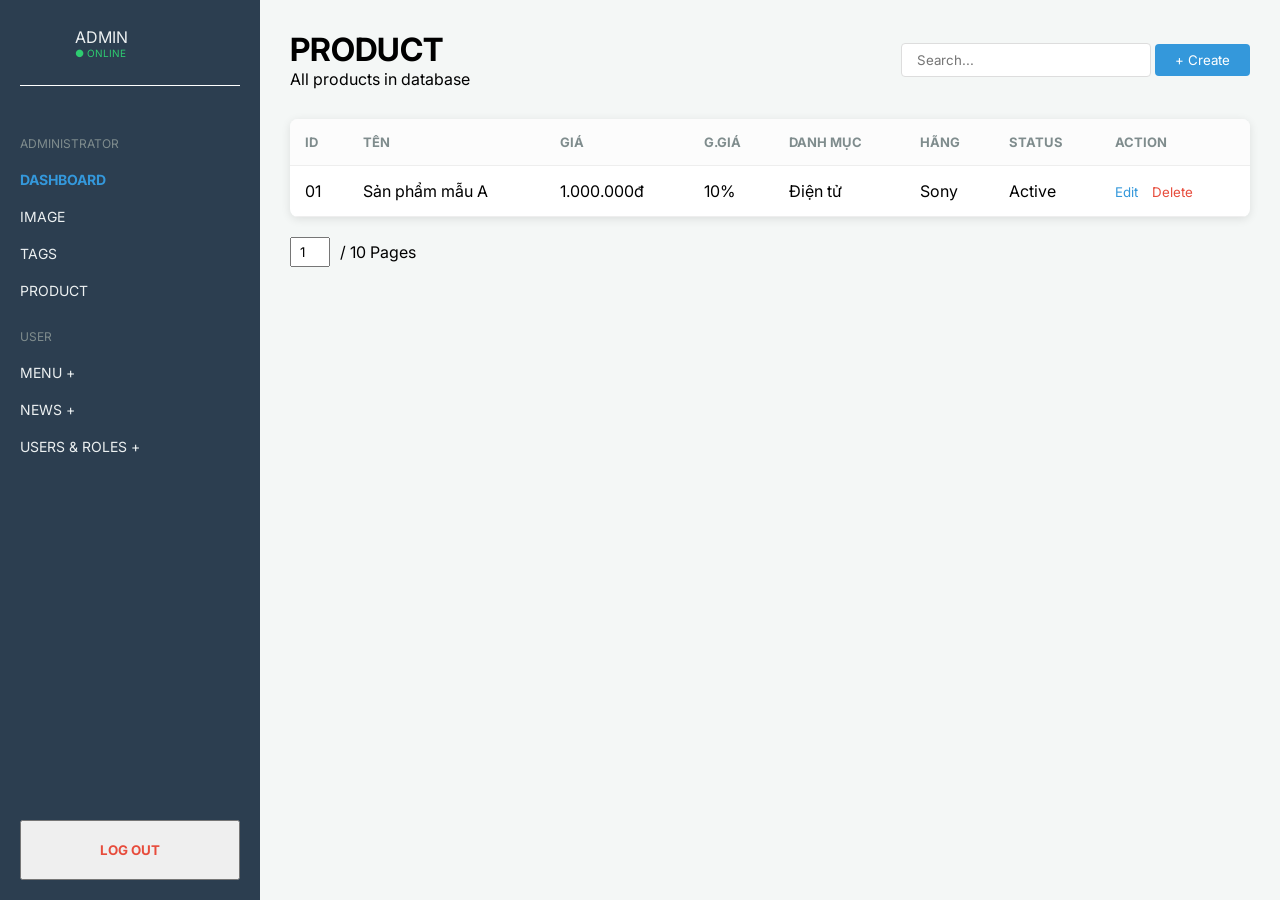
==== pages/adminpage.html @ 53830303 "add các trang khac index vao day" ====
<!DOCTYPE html>
<html lang="vi">

<head>
    <meta charset="UTF-8">
    <meta name="viewport" content="width=device-width, initial-scale=1.0">
    <title>Admin Dashboard - Product Management</title>
    <link rel="stylesheet" href="style.css">
    <link href="https://fonts.googleapis.com/css2?family=Inter:wght@300;400;500;600;700&display=swap" rel="stylesheet">
</head>
<style>
    :root {
        --sidebar-bg: #2c3e50;
        --main-bg: #f4f7f6;
        --primary-color: #3498db;
        --text-light: #ecf0f1;
    }

    * {
        box-sizing: border-box;
        margin: 0;
        padding: 0;
        font-family: 'Inter', sans-serif;
    }

    body {
        background-color: var(--main-bg);
    }

    .admin-container {
        display: flex;
        min-height: 100vh;
    }

    /* Sidebar Styling */
    .sidebar {
        width: 260px;
        background: var(--sidebar-bg);
        color: var(--text-light);
        padding: 20px;
        display: flex;
        flex-direction: column;
    }

    .user-profile {
        display: flex;
        align-items: center;
        margin-bottom: 30px;
        gap: 10px;
        border-bottom: #fff 1px solid;
        padding-bottom: 20px;
    }

    .avatar {
        width: 45px;
        height: 45px;
        background-image: url('https://img.freepik.com/premium-vector/user-profile-icon-vector-4_666870-1751.jpg?semt=ais_rp_progressive&w=740&q=80');
        border-radius: 50%;
        background-size: cover; /* Ảnh sẽ được cắt để vừa với khung hình */
        background-position: center; /* Ảnh sẽ được căn giữa trong khung hình */
    }

    .status {
        font-size: 10px;
        color: #2ecc71;
        display: flex;
    }

    .menu-label {
        font-size: 12px;
        color: #7f8c8d;
        margin: 20px 0 10px;
    }

    .menu ul {
        list-style: none;
    }

    .menu ul li a {
        color: var(--text-light);
        text-decoration: none;
        display: block;
        padding: 10px 0;
        font-size: 14px;
    }

    .menu ul li a.active {
        color: var(--primary-color);
        font-weight: bold;
    }

    .logout {
        margin-top: auto;
        color: #e74c3c;
        text-decoration: none;
        font-weight: bold;
        padding: 20px 0;
    }

    /* Main Content Styling */
    .main-content {
        flex: 1;
        padding: 30px;
    }

    .content-header {
        display: flex;
        justify-content: space-between;
        align-items: center;
        margin-bottom: 30px;
    }

    .search-input {
        padding: 8px 15px;
        border: 1px solid #ddd;
        border-radius: 4px;
        width: 250px;
    }

    .btn-create {
        padding: 8px 20px;
        background: var(--primary-color);
        color: white;
        border: none;
        border-radius: 4px;
        cursor: pointer;
    }

    /* Table Styling */
    .table-container {
        background: white;
        border-radius: 8px;
        box-shadow: 0 2px 10px rgba(0, 0, 0, 0.1);
        overflow: hidden;
    }

    table {
        width: 100%;
        border-collapse: collapse;
    }

    th,
    td {
        padding: 15px;
        text-align: left;
        border-bottom: 1px solid #eee;
    }

    th {
        background: #fcfcfc;
        font-size: 13px;
        color: #7f8c8d;
    }

    .actions button {
        border: none;
        background: none;
        cursor: pointer;
        margin-right: 10px;
        color: var(--primary-color);
    }

    .actions .delete {
        color: #e74c3c;
    }

    .pagination {
        margin-top: 20px;
        display: flex;
        align-items: center;
        gap: 10px;
    }

    .pagination input {
        width: 40px;
        padding: 5px;
        text-align: center;
    }
</style>

<body>
    <div class="admin-container">
        <div class="sidebar">
            <div class="user-profile">
                <div class="avatar"></div>
                <div class="user-info">
                    <span class="role">ADMIN</span>
                    <span class="status">● ONLINE</span>
                </div>
            </div>

            <nav class="menu">
                <p class="menu-label">ADMINISTRATOR</p>
                <ul>
                    <li><a href="#" class="active">DASHBOARD</a></li>
                    <li><a href="#">IMAGE</a></li>
                    <li><a href="#">TAGS</a></li>
                    <li><a href="#">PRODUCT</a></li>
                </ul>

                <p class="menu-label">USER</p>
                <ul>
                    <li><a href="#">MENU <span>+</span></a></li>
                    <li><a href="#">NEWS <span>+</span></a></li>
                    <li><a href="#">USERS & ROLES <span>+</span></a></li>
                </ul>
            </nav>

            <button class="logout" onclick="window.location.href='login.html'">LOG OUT</button>
        </div>

        <main class="main-content">
            <header class="content-header">
                <div>
                    <h1>PRODUCT</h1>
                    <p>All products in database</p>
                </div>
                <div class="header-actions">
                    <input type="text" placeholder="Search..." class="search-input">
                    <button class="btn-create" onclick="window.location.href='post.html'">+ Create</button>
                </div>
            </header>

            <section class="table-container">
                <table>
                    <thead>
                        <tr>
                            <th>ID</th>
                            <th>TÊN</th>
                            <th>GIÁ</th>
                            <th>G.GIÁ</th>
                            <th>DANH MỤC</th>
                            <th>HÃNG</th>
                            <th>STATUS</th>
                            <th>ACTION</th>
                        </tr>
                    </thead>
                    <tbody>
                        <tr>
                            <td>01</td>
                            <td>Sản phẩm mẫu A</td>
                            <td>1.000.000đ</td>
                            <td>10%</td>
                            <td>Điện tử</td>
                            <td>Sony</td>
                            <td><span class="status-active">Active</span></td>
                            <td class="actions">
                                <button class="edit"onclick="window.location.href='post.html'">Edit </button>
                                <button class="delete">Delete</button>
                            </td>
                        </tr>
                    </tbody>
                </table>
            </section>

            <footer class="pagination">
                <input type="number" value="1"> <span>/ 10 Pages</span>
            </footer>
        </main>
    </div>
</body>

</html>
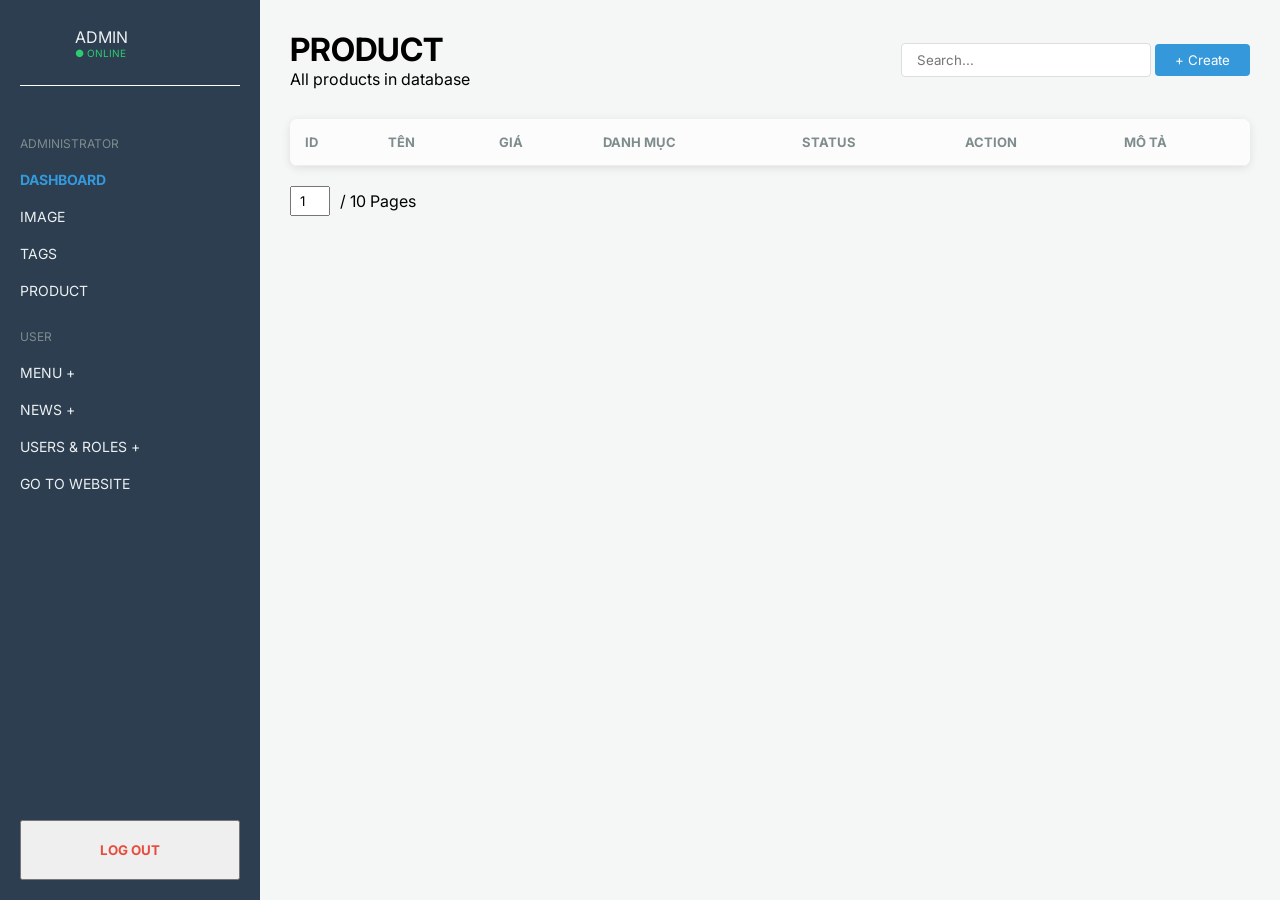
==== commit cda52bec: "DONE PROJECT" ====
--- a/pages/adminpage.html
+++ b/pages/adminpage.html
@@ -7,6 +7,7 @@
     <title>Admin Dashboard - Product Management</title>
     <link rel="stylesheet" href="style.css">
     <link href="https://fonts.googleapis.com/css2?family=Inter:wght@300;400;500;600;700&display=swap" rel="stylesheet">
+    <link rel="stylesheet" href="../assets/css/responsive.css">
 </head>
 <style>
     :root {
@@ -56,8 +57,10 @@
         height: 45px;
         background-image: url('https://img.freepik.com/premium-vector/user-profile-icon-vector-4_666870-1751.jpg?semt=ais_rp_progressive&w=740&q=80');
         border-radius: 50%;
-        background-size: cover; /* Ảnh sẽ được cắt để vừa với khung hình */
-        background-position: center; /* Ảnh sẽ được căn giữa trong khung hình */
+        background-size: cover;
+        /* Ảnh sẽ được cắt để vừa với khung hình */
+        background-position: center;
+        /* Ảnh sẽ được căn giữa trong khung hình */
     }
 
     .status {
@@ -175,6 +178,17 @@
         width: 40px;
         padding: 5px;
         text-align: center;
+    }
+
+    .desc-cell {
+        max-width: 200px;
+        /* Giới hạn độ rộng */
+        white-space: nowrap;
+        overflow: hidden;
+        text-overflow: ellipsis;
+        /* Tự thêm dấu ... */
+        color: #666;
+        font-size: 13px;
     }
 </style>
 
@@ -203,6 +217,7 @@
                     <li><a href="#">MENU <span>+</span></a></li>
                     <li><a href="#">NEWS <span>+</span></a></li>
                     <li><a href="#">USERS & ROLES <span>+</span></a></li>
+                    <li><a href="../index.html" target="_blank">GO TO WEBSITE</a></li>
                 </ul>
             </nav>
 
@@ -228,27 +243,13 @@
                             <th>ID</th>
                             <th>TÊN</th>
                             <th>GIÁ</th>
-                            <th>G.GIÁ</th>
                             <th>DANH MỤC</th>
-                            <th>HÃNG</th>
                             <th>STATUS</th>
                             <th>ACTION</th>
+                            <th>MÔ TẢ</th>
                         </tr>
                     </thead>
-                    <tbody>
-                        <tr>
-                            <td>01</td>
-                            <td>Sản phẩm mẫu A</td>
-                            <td>1.000.000đ</td>
-                            <td>10%</td>
-                            <td>Điện tử</td>
-                            <td>Sony</td>
-                            <td><span class="status-active">Active</span></td>
-                            <td class="actions">
-                                <button class="edit"onclick="window.location.href='post.html'">Edit </button>
-                                <button class="delete">Delete</button>
-                            </td>
-                        </tr>
+                    <tbody id="productBody">
                     </tbody>
                 </table>
             </section>
@@ -258,6 +259,59 @@
             </footer>
         </main>
     </div>
+    <script>
+window.getApiBase = window.getApiBase || function() {
+    return (window.location.origin.includes('127.0.0.1') || window.location.origin.includes('localhost:5500')) ? 'http://localhost:3000' : '';
+};
+
+        async function loadAdminProducts() {
+            try {
+                const response = await fetch(`${window.getApiBase()}/admin/products`);
+                const products = await response.json();
+
+                const tbody = document.getElementById('productBody');
+                tbody.innerHTML = '';
+
+                products.forEach(p => {
+                    const tr = document.createElement('tr');
+
+                    tr.innerHTML = `
+                <td>#${p.product_id}</td>
+                <td style="font-weight: 600;">${p.product_name}</td>
+                <td style="color: #27ae60; font-weight: bold;">
+                    ${p.price.toLocaleString('vi-VN')}đ
+                </td>
+                <td>${p.category_name || 'Chưa rõ'}</td>
+                <td>${p.brand_name || 'Chưa rõ'}</td>
+                <td>
+                    <span style="color: ${p.status === 'active' ? '#2ecc71' : '#e74c3c'}">
+                        ● ${p.status.toUpperCase()}
+                    </span>
+                </td>
+                <td class="desc-cell" title="${p.description || ''}">
+    ${p.description || 'Không có mô tả'}
+</td>
+                <td class="actions">
+                    <button onclick="editProduct(${p.product_id})">Sửa</button>
+                    <button onclick="deleteProduct(${p.product_id})" style="color:red">Xóa</button>
+                </td>
+            `;
+                    tbody.appendChild(tr);
+                });
+            } catch (error) {
+                console.error("Lỗi load bảng:", error);
+            }
+        }
+
+        // Hàm Sửa sản phẩm (chưa triển khai)
+        function editProduct(id) {
+            window.location.href = `editproduct.html?id=${id}`;
+        }
+
+
+        // Gọi hàm khi trang web tải xong
+        window.onload = loadAdminProducts;
+    </script>
 </body>
 
 </html>
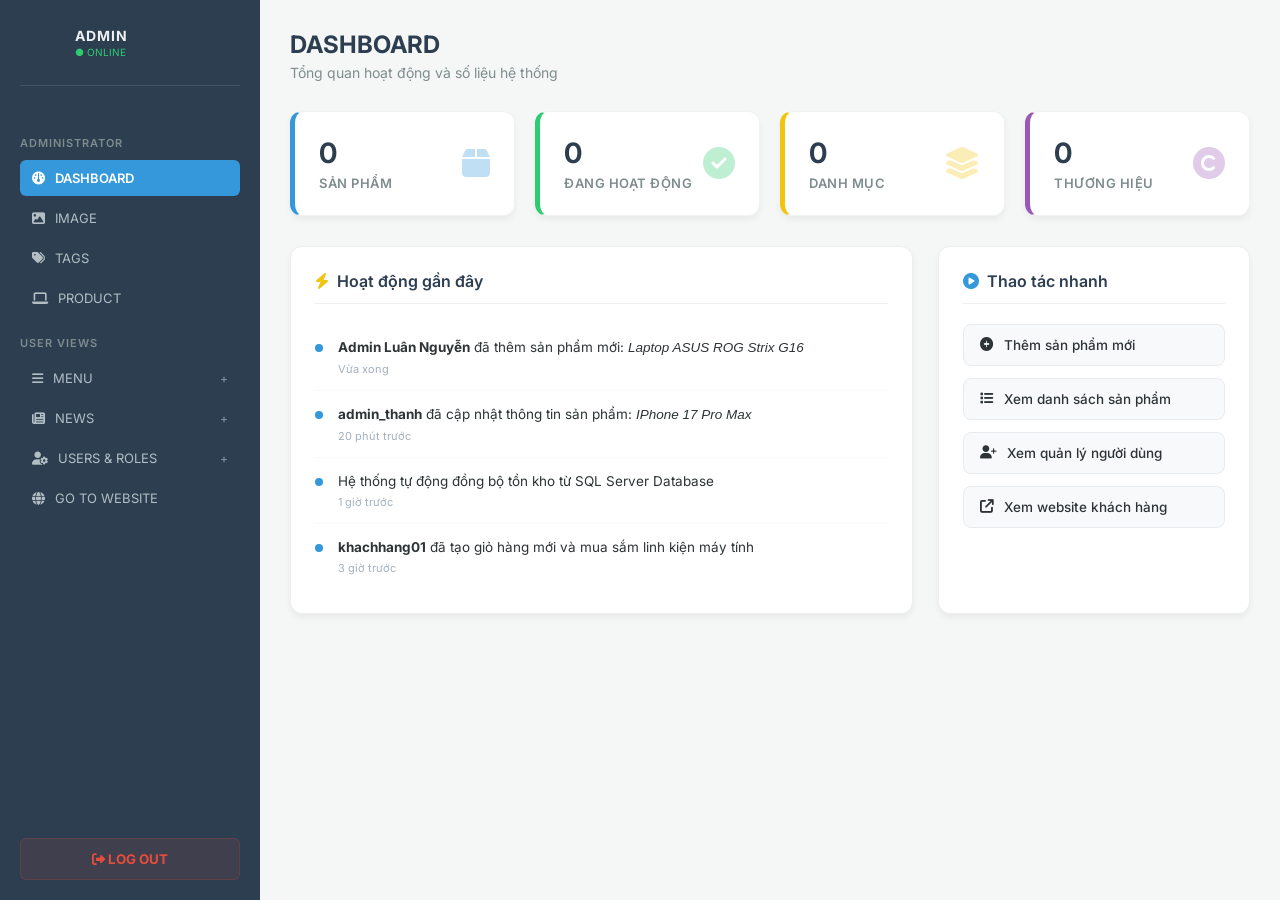
==== commit 8ea4c44d: "build admin pages" ====
--- a/pages/adminpage.html
+++ b/pages/adminpage.html
@@ -1,317 +1,1160 @@
-<!DOCTYPE html>
-<html lang="vi">
-
-<head>
-    <meta charset="UTF-8">
-    <meta name="viewport" content="width=device-width, initial-scale=1.0">
-    <title>Admin Dashboard - Product Management</title>
-    <link rel="stylesheet" href="style.css">
-    <link href="https://fonts.googleapis.com/css2?family=Inter:wght@300;400;500;600;700&display=swap" rel="stylesheet">
-    <link rel="stylesheet" href="../assets/css/responsive.css">
-</head>
-<style>
-    :root {
-        --sidebar-bg: #2c3e50;
-        --main-bg: #f4f7f6;
-        --primary-color: #3498db;
-        --text-light: #ecf0f1;
-    }
-
-    * {
-        box-sizing: border-box;
-        margin: 0;
-        padding: 0;
-        font-family: 'Inter', sans-serif;
-    }
-
-    body {
-        background-color: var(--main-bg);
-    }
-
-    .admin-container {
-        display: flex;
-        min-height: 100vh;
-    }
-
-    /* Sidebar Styling */
-    .sidebar {
-        width: 260px;
-        background: var(--sidebar-bg);
-        color: var(--text-light);
-        padding: 20px;
-        display: flex;
-        flex-direction: column;
-    }
-
-    .user-profile {
-        display: flex;
-        align-items: center;
-        margin-bottom: 30px;
-        gap: 10px;
-        border-bottom: #fff 1px solid;
-        padding-bottom: 20px;
-    }
-
-    .avatar {
-        width: 45px;
-        height: 45px;
-        background-image: url('https://img.freepik.com/premium-vector/user-profile-icon-vector-4_666870-1751.jpg?semt=ais_rp_progressive&w=740&q=80');
-        border-radius: 50%;
-        background-size: cover;
-        /* Ảnh sẽ được cắt để vừa với khung hình */
-        background-position: center;
-        /* Ảnh sẽ được căn giữa trong khung hình */
-    }
-
-    .status {
-        font-size: 10px;
-        color: #2ecc71;
-        display: flex;
-    }
-
-    .menu-label {
-        font-size: 12px;
-        color: #7f8c8d;
-        margin: 20px 0 10px;
-    }
-
-    .menu ul {
-        list-style: none;
-    }
-
-    .menu ul li a {
-        color: var(--text-light);
-        text-decoration: none;
-        display: block;
-        padding: 10px 0;
-        font-size: 14px;
-    }
-
-    .menu ul li a.active {
-        color: var(--primary-color);
-        font-weight: bold;
-    }
-
-    .logout {
-        margin-top: auto;
-        color: #e74c3c;
-        text-decoration: none;
-        font-weight: bold;
-        padding: 20px 0;
-    }
-
-    /* Main Content Styling */
-    .main-content {
-        flex: 1;
-        padding: 30px;
-    }
-
-    .content-header {
-        display: flex;
-        justify-content: space-between;
-        align-items: center;
-        margin-bottom: 30px;
-    }
-
-    .search-input {
-        padding: 8px 15px;
-        border: 1px solid #ddd;
-        border-radius: 4px;
-        width: 250px;
-    }
-
-    .btn-create {
-        padding: 8px 20px;
-        background: var(--primary-color);
-        color: white;
-        border: none;
-        border-radius: 4px;
-        cursor: pointer;
-    }
-
-    /* Table Styling */
-    .table-container {
-        background: white;
-        border-radius: 8px;
-        box-shadow: 0 2px 10px rgba(0, 0, 0, 0.1);
-        overflow: hidden;
-    }
-
-    table {
-        width: 100%;
-        border-collapse: collapse;
-    }
-
-    th,
-    td {
-        padding: 15px;
-        text-align: left;
-        border-bottom: 1px solid #eee;
-    }
-
-    th {
-        background: #fcfcfc;
-        font-size: 13px;
-        color: #7f8c8d;
-    }
-
-    .actions button {
-        border: none;
-        background: none;
-        cursor: pointer;
-        margin-right: 10px;
-        color: var(--primary-color);
-    }
-
-    .actions .delete {
-        color: #e74c3c;
-    }
-
-    .pagination {
-        margin-top: 20px;
-        display: flex;
-        align-items: center;
-        gap: 10px;
-    }
-
-    .pagination input {
-        width: 40px;
-        padding: 5px;
-        text-align: center;
-    }
-
-    .desc-cell {
-        max-width: 200px;
-        /* Giới hạn độ rộng */
-        white-space: nowrap;
-        overflow: hidden;
-        text-overflow: ellipsis;
-        /* Tự thêm dấu ... */
-        color: #666;
-        font-size: 13px;
-    }
-</style>
-
-<body>
-    <div class="admin-container">
-        <div class="sidebar">
-            <div class="user-profile">
-                <div class="avatar"></div>
-                <div class="user-info">
-                    <span class="role">ADMIN</span>
-                    <span class="status">● ONLINE</span>
-                </div>
-            </div>
-
-            <nav class="menu">
-                <p class="menu-label">ADMINISTRATOR</p>
-                <ul>
-                    <li><a href="#" class="active">DASHBOARD</a></li>
-                    <li><a href="#">IMAGE</a></li>
-                    <li><a href="#">TAGS</a></li>
-                    <li><a href="#">PRODUCT</a></li>
-                </ul>
-
-                <p class="menu-label">USER</p>
-                <ul>
-                    <li><a href="#">MENU <span>+</span></a></li>
-                    <li><a href="#">NEWS <span>+</span></a></li>
-                    <li><a href="#">USERS & ROLES <span>+</span></a></li>
-                    <li><a href="../index.html" target="_blank">GO TO WEBSITE</a></li>
-                </ul>
-            </nav>
-
-            <button class="logout" onclick="window.location.href='login.html'">LOG OUT</button>
-        </div>
-
-        <main class="main-content">
-            <header class="content-header">
-                <div>
-                    <h1>PRODUCT</h1>
-                    <p>All products in database</p>
-                </div>
-                <div class="header-actions">
-                    <input type="text" placeholder="Search..." class="search-input">
-                    <button class="btn-create" onclick="window.location.href='post.html'">+ Create</button>
-                </div>
-            </header>
-
-            <section class="table-container">
-                <table>
-                    <thead>
-                        <tr>
-                            <th>ID</th>
-                            <th>TÊN</th>
-                            <th>GIÁ</th>
-                            <th>DANH MỤC</th>
-                            <th>STATUS</th>
-                            <th>ACTION</th>
-                            <th>MÔ TẢ</th>
-                        </tr>
-                    </thead>
-                    <tbody id="productBody">
-                    </tbody>
-                </table>
-            </section>
-
-            <footer class="pagination">
-                <input type="number" value="1"> <span>/ 10 Pages</span>
-            </footer>
-        </main>
-    </div>
+<!DOCTYPE html>
+<html lang="vi">
+
+<head>
+    <meta charset="UTF-8">
+    <meta name="viewport" content="width=device-width, initial-scale=1.0">
+    <title>Admin Dashboard - Product Management</title>
+    <!-- FontAwesome icons -->
+    <link rel="stylesheet" href="https://cdnjs.cloudflare.com/ajax/libs/font-awesome/6.4.0/css/all.min.css">
+    <link href="https://fonts.googleapis.com/css2?family=Inter:wght@300;400;500;600;700&display=swap" rel="stylesheet">
+    <link rel="stylesheet" href="../assets/css/responsive.css">
+</head>
+<style>
+    :root {
+        --sidebar-bg: #2c3e50;
+        --main-bg: #f4f7f6;
+        --primary-color: #3498db;
+        --text-light: #ecf0f1;
+        --success-color: #2ecc71;
+        --danger-color: #e74c3c;
+        --warning-color: #f1c40f;
+    }
+
+    * {
+        box-sizing: border-box;
+        margin: 0;
+        padding: 0;
+        font-family: 'Inter', sans-serif;
+    }
+
+    body {
+        background-color: var(--main-bg);
+    }
+
+    .admin-container {
+        display: flex;
+        min-height: 100vh;
+    }
+
+    /* Sidebar Styling */
+    .sidebar {
+        width: 260px;
+        background: var(--sidebar-bg);
+        color: var(--text-light);
+        padding: 20px;
+        display: flex;
+        flex-direction: column;
+        flex-shrink: 0;
+    }
+
+    .user-profile {
+        display: flex;
+        align-items: center;
+        margin-bottom: 30px;
+        gap: 10px;
+        border-bottom: rgba(255,255,255,0.1) 1px solid;
+        padding-bottom: 20px;
+    }
+
+    .avatar {
+        width: 45px;
+        height: 45px;
+        background-image: url('https://img.freepik.com/premium-vector/user-profile-icon-vector-4_666870-1751.jpg?semt=ais_rp_progressive&w=740&q=80');
+        border-radius: 50%;
+        background-size: cover;
+        background-position: center;
+    }
+
+    .user-info {
+        display: flex;
+        flex-direction: column;
+    }
+
+    .role {
+        font-weight: bold;
+        font-size: 14px;
+        letter-spacing: 1px;
+    }
+
+    .status {
+        font-size: 10px;
+        color: var(--success-color);
+        display: flex;
+        align-items: center;
+        gap: 4px;
+        margin-top: 2px;
+    }
+
+    .menu-label {
+        font-size: 11px;
+        color: #7f8c8d;
+        margin: 20px 0 10px;
+        text-transform: uppercase;
+        letter-spacing: 1px;
+        font-weight: 600;
+    }
+
+    .menu ul {
+        list-style: none;
+        margin-bottom: 10px;
+    }
+
+    .menu ul li a {
+        color: #b2bec3;
+        text-decoration: none;
+        display: flex;
+        align-items: center;
+        gap: 10px;
+        padding: 10px 12px;
+        font-size: 13px;
+        border-radius: 6px;
+        transition: all 0.2s ease;
+        margin-bottom: 4px;
+    }
+
+    .menu ul li a:hover {
+        background: rgba(255, 255, 255, 0.05);
+        color: var(--text-light);
+    }
+
+    .menu ul li a.active {
+        background: var(--primary-color);
+        color: white;
+        font-weight: 600;
+    }
+
+    .menu ul li a span {
+        margin-left: auto;
+        font-size: 12px;
+        opacity: 0.7;
+    }
+
+    .logout {
+        margin-top: auto;
+        background: rgba(231, 76, 60, 0.1);
+        color: var(--danger-color);
+        border: 1px solid rgba(231, 76, 60, 0.2);
+        padding: 12px;
+        border-radius: 6px;
+        font-weight: bold;
+        cursor: pointer;
+        text-align: center;
+        transition: all 0.2s;
+    }
+
+    .logout:hover {
+        background: var(--danger-color);
+        color: white;
+    }
+
+    /* Main Content Styling */
+    .main-content {
+        flex: 1;
+        padding: 30px;
+        overflow-y: auto;
+        max-height: 100vh;
+    }
+
+    .content-header {
+        display: flex;
+        justify-content: space-between;
+        align-items: center;
+        margin-bottom: 30px;
+    }
+
+    .content-header h1 {
+        font-size: 24px;
+        color: #2c3e50;
+        margin-bottom: 5px;
+    }
+
+    .content-header p {
+        font-size: 14px;
+        color: #7f8c8d;
+    }
+
+    .header-actions {
+        display: flex;
+        align-items: center;
+        gap: 12px;
+    }
+
+    .search-input {
+        padding: 10px 16px;
+        border: 1px solid #ddd;
+        border-radius: 6px;
+        width: 250px;
+        font-size: 14px;
+        outline: none;
+        transition: border 0.2s;
+    }
+
+    .search-input:focus {
+        border-color: var(--primary-color);
+    }
+
+    .btn-create {
+        padding: 10px 20px;
+        background: var(--primary-color);
+        color: white;
+        border: none;
+        border-radius: 6px;
+        cursor: pointer;
+        font-size: 14px;
+        font-weight: 500;
+        display: flex;
+        align-items: center;
+        gap: 6px;
+        transition: opacity 0.2s;
+    }
+
+    .btn-create:hover {
+        opacity: 0.9;
+    }
+
+    /* Tabs & Animation */
+    .content-section {
+        display: none;
+    }
+
+    .content-section.active {
+        display: block;
+        animation: fadeIn 0.4s ease-in-out;
+    }
+
+    @keyframes fadeIn {
+        from {
+            opacity: 0;
+            transform: translateY(10px);
+        }
+        to {
+            opacity: 1;
+            transform: translateY(0);
+        }
+    }
+
+    /* Table Styling */
+    .table-container {
+        background: white;
+        border-radius: 12px;
+        box-shadow: 0 4px 6px rgba(0, 0, 0, 0.05);
+        overflow: hidden;
+        margin-bottom: 20px;
+        border: 1px solid #eee;
+    }
+
+    table {
+        width: 100%;
+        border-collapse: collapse;
+    }
+
+    th, td {
+        padding: 16px;
+        text-align: left;
+        border-bottom: 1px solid #eee;
+        font-size: 14px;
+    }
+
+    th {
+        background: #f8f9fa;
+        font-weight: 600;
+        color: #7f8c8d;
+        text-transform: uppercase;
+        font-size: 12px;
+        letter-spacing: 0.5px;
+    }
+
+    tr:last-child td {
+        border-bottom: none;
+    }
+
+    .actions button {
+        border: none;
+        background: none;
+        cursor: pointer;
+        margin-right: 12px;
+        font-weight: 500;
+        font-size: 14px;
+        color: var(--primary-color);
+    }
+
+    .actions .delete {
+        color: var(--danger-color);
+    }
+
+    .pagination {
+        display: flex;
+        align-items: center;
+        gap: 10px;
+        font-size: 14px;
+        color: #7f8c8d;
+    }
+
+    .pagination input {
+        width: 50px;
+        padding: 6px;
+        text-align: center;
+        border: 1px solid #ddd;
+        border-radius: 4px;
+        outline: none;
+    }
+
+    .desc-cell {
+        max-width: 250px;
+        white-space: nowrap;
+        overflow: hidden;
+        text-overflow: ellipsis;
+        color: #7f8c8d;
+    }
+
+    /* Dashboard Styling */
+    .stats-grid {
+        display: grid;
+        grid-template-columns: repeat(auto-fit, minmax(220px, 1fr));
+        gap: 20px;
+        margin-bottom: 30px;
+    }
+
+    .stat-card {
+        background: white;
+        padding: 24px;
+        border-radius: 12px;
+        box-shadow: 0 4px 6px rgba(0, 0, 0, 0.05);
+        display: flex;
+        align-items: center;
+        justify-content: space-between;
+        border-left: 5px solid var(--primary-color);
+        transition: all 0.3s ease;
+        border-top: 1px solid #f1f2f6;
+        border-right: 1px solid #f1f2f6;
+        border-bottom: 1px solid #f1f2f6;
+    }
+
+    .stat-card:hover {
+        transform: translateY(-5px);
+        box-shadow: 0 10px 15px rgba(0, 0, 0, 0.1);
+    }
+
+    .stat-card.blue { border-left-color: #3498db; }
+    .stat-card.green { border-left-color: #2ecc71; }
+    .stat-card.yellow { border-left-color: #f1c40f; }
+    .stat-card.purple { border-left-color: #9b59b6; }
+
+    .stat-info h3 {
+        font-size: 28px;
+        color: #2c3e50;
+        margin-bottom: 5px;
+        font-weight: 700;
+    }
+
+    .stat-info p {
+        font-size: 13px;
+        color: #7f8c8d;
+        text-transform: uppercase;
+        font-weight: 600;
+        letter-spacing: 0.5px;
+    }
+
+    .stat-icon {
+        font-size: 32px;
+        opacity: 0.3;
+    }
+
+    .dashboard-grid {
+        display: grid;
+        grid-template-columns: 2fr 1fr;
+        gap: 25px;
+    }
+
+    @media (max-width: 900px) {
+        .dashboard-grid {
+            grid-template-columns: 1fr;
+        }
+    }
+
+    .panel {
+        background: white;
+        padding: 24px;
+        border-radius: 12px;
+        box-shadow: 0 4px 6px rgba(0, 0, 0, 0.05);
+        border: 1px solid #eee;
+    }
+
+    .panel-title {
+        font-size: 16px;
+        font-weight: 600;
+        color: #2c3e50;
+        margin-bottom: 20px;
+        padding-bottom: 12px;
+        border-bottom: 1px solid #eee;
+        display: flex;
+        align-items: center;
+        gap: 8px;
+    }
+
+    .activity-list {
+        list-style: none;
+    }
+
+    .activity-item {
+        display: flex;
+        align-items: flex-start;
+        gap: 15px;
+        padding: 14px 0;
+        border-bottom: 1px solid #f8f9fa;
+    }
+
+    .activity-item:last-child {
+        border-bottom: none;
+    }
+
+    .activity-dot {
+        width: 8px;
+        height: 8px;
+        border-radius: 50%;
+        background: var(--primary-color);
+        margin-top: 6px;
+        flex-shrink: 0;
+    }
+
+    .activity-content p {
+        font-size: 13.5px;
+        color: #2d3436;
+        line-height: 1.4;
+    }
+
+    .activity-content span {
+        font-size: 11px;
+        color: #a4b0be;
+        display: block;
+        margin-top: 4px;
+    }
+
+    .quick-actions {
+        display: flex;
+        flex-direction: column;
+        gap: 12px;
+    }
+
+    .action-btn {
+        display: flex;
+        align-items: center;
+        gap: 10px;
+        padding: 12px 16px;
+        background: #f8f9fa;
+        border: 1px solid #e9ecef;
+        border-radius: 8px;
+        text-decoration: none;
+        color: #2d3436;
+        font-size: 13.5px;
+        font-weight: 500;
+        transition: all 0.2s ease;
+    }
+
+    .action-btn:hover {
+        background: var(--primary-color);
+        color: white;
+        border-color: var(--primary-color);
+        transform: translateX(4px);
+    }
+
+    /* Image Gallery Styling */
+    .image-gallery {
+        display: grid;
+        grid-template-columns: repeat(auto-fill, minmax(200px, 1fr));
+        gap: 20px;
+    }
+
+    .image-card {
+        background: white;
+        border-radius: 12px;
+        overflow: hidden;
+        box-shadow: 0 4px 6px rgba(0, 0, 0, 0.05);
+        padding: 20px;
+        text-align: center;
+        border: 1px solid #eee;
+        transition: transform 0.2s;
+    }
+
+    .image-card:hover {
+        transform: translateY(-5px);
+    }
+
+    .image-card img {
+        width: 100%;
+        height: 130px;
+        object-fit: contain;
+        margin-bottom: 12px;
+        background: #fafafa;
+        border-radius: 8px;
+        padding: 8px;
+    }
+
+    /* Tags Badge Styling */
+    .tag-list {
+        display: flex;
+        flex-wrap: wrap;
+        gap: 12px;
+    }
+
+    .tag-badge {
+        background: #e1f5fe;
+        color: #0288d1;
+        padding: 12px 20px;
+        border-radius: 24px;
+        font-weight: 500;
+        font-size: 14px;
+        display: flex;
+        align-items: center;
+        gap: 8px;
+        box-shadow: 0 2px 4px rgba(0,0,0,0.02);
+    }
+
+    .badge-count {
+        font-size: 11px;
+        background: rgba(2, 136, 209, 0.15);
+        color: #0288d1;
+        padding: 2px 8px;
+        border-radius: 10px;
+        font-weight: 600;
+    }
+
+    /* Status Badge inside Tables */
+    .badge-status {
+        display: inline-block;
+        padding: 4px 8px;
+        border-radius: 4px;
+        font-size: 11px;
+        font-weight: 600;
+        text-transform: uppercase;
+    }
+    .badge-status.active { background: #e8f5e9; color: #2e7d32; }
+    .badge-status.inactive { background: #ffebee; color: #c62828; }
+</style>
+
+<body>
+    <div class="admin-container">
+        <!-- Sidebar -->
+        <div class="sidebar">
+            <div class="user-profile">
+                <div class="avatar"></div>
+                <div class="user-info">
+                    <span class="role">ADMIN</span>
+                    <span class="status">● ONLINE</span>
+                </div>
+            </div>
+
+            <nav class="menu">
+                <p class="menu-label">ADMINISTRATOR</p>
+                <ul>
+                    <li><a href="#" class="menu-item active" data-target="dashboard"><i class="fa-solid fa-gauge"></i> DASHBOARD</a></li>
+                    <li><a href="#" class="menu-item" data-target="image"><i class="fa-solid fa-image"></i> IMAGE</a></li>
+                    <li><a href="#" class="menu-item" data-target="tags"><i class="fa-solid fa-tags"></i> TAGS</a></li>
+                    <li><a href="#" class="menu-item" data-target="product"><i class="fa-solid fa-laptop"></i> PRODUCT</a></li>
+                </ul>
+
+                <p class="menu-label">USER VIEWS</p>
+                <ul>
+                    <li><a href="#" class="menu-item" data-target="menu-mgmt"><i class="fa-solid fa-bars"></i> MENU <span>+</span></a></li>
+                    <li><a href="#" class="menu-item" data-target="news"><i class="fa-solid fa-newspaper"></i> NEWS <span>+</span></a></li>
+                    <li><a href="#" class="menu-item" data-target="users"><i class="fa-solid fa-user-gear"></i> USERS & ROLES <span>+</span></a></li>
+                    <li><a href="../index.html" target="_blank"><i class="fa-solid fa-globe"></i> GO TO WEBSITE</a></li>
+                </ul>
+            </nav>
+
+            <button class="logout" onclick="window.location.href='login.html'"><i class="fa-solid fa-right-from-bracket"></i> LOG OUT</button>
+        </div>
+
+        <!-- Main Content Area -->
+        <main class="main-content">
+            
+            <!-- DASHBOARD SECTION -->
+            <section id="dashboard-view" class="content-section active">
+                <header class="content-header">
+                    <div>
+                        <h1>DASHBOARD</h1>
+                        <p>Tổng quan hoạt động và số liệu hệ thống</p>
+                    </div>
+                </header>
+
+                <div class="stats-grid">
+                    <div class="stat-card blue">
+                        <div class="stat-info">
+                            <h3 id="statTotalProducts">0</h3>
+                            <p>Sản phẩm</p>
+                        </div>
+                        <div class="stat-icon" style="color:#3498db"><i class="fa-solid fa-box"></i></div>
+                    </div>
+                    <div class="stat-card green">
+                        <div class="stat-info">
+                            <h3 id="statActiveProducts">0</h3>
+                            <p>Đang hoạt động</p>
+                        </div>
+                        <div class="stat-icon" style="color:#2ecc71"><i class="fa-solid fa-circle-check"></i></div>
+                    </div>
+                    <div class="stat-card yellow">
+                        <div class="stat-info">
+                            <h3 id="statCategories">0</h3>
+                            <p>Danh mục</p>
+                        </div>
+                        <div class="stat-icon" style="color:#f1c40f"><i class="fa-solid fa-layer-group"></i></div>
+                    </div>
+                    <div class="stat-card purple">
+                        <div class="stat-info">
+                            <h3 id="statBrands">0</h3>
+                            <p>Thương hiệu</p>
+                        </div>
+                        <div class="stat-icon" style="color:#9b59b6"><i class="fa-solid fa-copyright"></i></div>
+                    </div>
+                </div>
+
+                <div class="dashboard-grid">
+                    <div class="panel">
+                        <h3 class="panel-title"><i class="fa-solid fa-bolt" style="color:#f1c40f"></i> Hoạt động gần đây</h3>
+                        <ul class="activity-list">
+                            <li class="activity-item">
+                                <span class="activity-dot"></span>
+                                <div class="activity-content">
+                                    <p><strong>Admin Luân Nguyễn</strong> đã thêm sản phẩm mới: <em>Laptop ASUS ROG Strix G16</em></p>
+                                    <span>Vừa xong</span>
+                                </div>
+                            </li>
+                            <li class="activity-item">
+                                <span class="activity-dot"></span>
+                                <div class="activity-content">
+                                    <p><strong>admin_thanh</strong> đã cập nhật thông tin sản phẩm: <em>IPhone 17 Pro Max</em></p>
+                                    <span>20 phút trước</span>
+                                </div>
+                            </li>
+                            <li class="activity-item">
+                                <span class="activity-dot"></span>
+                                <div class="activity-content">
+                                    <p>Hệ thống tự động đồng bộ tồn kho từ SQL Server Database</p>
+                                    <span>1 giờ trước</span>
+                                </div>
+                            </li>
+                            <li class="activity-item">
+                                <span class="activity-dot"></span>
+                                <div class="activity-content">
+                                    <p><strong>khachhang01</strong> đã tạo giỏ hàng mới và mua sắm linh kiện máy tính</p>
+                                    <span>3 giờ trước</span>
+                                </div>
+                            </li>
+                        </ul>
+                    </div>
+
+                    <div class="panel">
+                        <h3 class="panel-title"><i class="fa-solid fa-circle-play" style="color:#3498db"></i> Thao tác nhanh</h3>
+                        <div class="quick-actions">
+                            <a href="post.html" class="action-btn"><i class="fa-solid fa-plus-circle"></i> Thêm sản phẩm mới</a>
+                            <a href="#" class="action-btn menu-trigger" data-target="product"><i class="fa-solid fa-list"></i> Xem danh sách sản phẩm</a>
+                            <a href="#" class="action-btn menu-trigger" data-target="users"><i class="fa-solid fa-user-plus"></i> Xem quản lý người dùng</a>
+                            <a href="../index.html" target="_blank" class="action-btn"><i class="fa-solid fa-arrow-up-right-from-square"></i> Xem website khách hàng</a>
+                        </div>
+                    </div>
+                </div>
+            </section>
+
+            <!-- IMAGE SECTION -->
+            <section id="image-view" class="content-section">
+                <header class="content-header">
+                    <div>
+                        <h1>THƯ VIỆN ẢNH</h1>
+                        <p>Danh sách hình ảnh sản phẩm được lưu trữ trên Server</p>
+                    </div>
+                </header>
+                <div class="panel" style="margin-bottom: 20px;">
+                    <div style="border: 2px dashed #ddd; border-radius: 8px; padding: 30px; text-align: center; color: #7f8c8d; background: #fafafa;">
+                        <i class="fa-regular fa-folder-open" style="font-size: 40px; margin-bottom: 10px; color: #b2bec3;"></i>
+                        <p style="font-weight: 500;">Thêm ảnh mới bằng cách tạo hoặc chỉnh sửa sản phẩm</p>
+                        <p style="font-size: 12px; margin-top: 5px;">Hỗ trợ định dạng: PNG, JPG, WebP (Tối đa 10MB)</p>
+                    </div>
+                </div>
+                <div class="image-gallery" id="imageGallery">
+                    <!-- Loaded dynamically from products -->
+                </div>
+            </section>
+
+            <!-- TAGS SECTION -->
+            <section id="tags-view" class="content-section">
+                <header class="content-header">
+                    <div>
+                        <h1>THƯƠNG HIỆU & NHÃN HÀNG</h1>
+                        <p>Tất cả thương hiệu liên kết sản phẩm trong Database</p>
+                    </div>
+                </header>
+                <div class="panel">
+                    <h3 class="panel-title"><i class="fa-solid fa-tags" style="color:var(--primary-color)"></i> Danh sách thương hiệu đang bán</h3>
+                    <div class="tag-list" id="tagList">
+                        <!-- Loaded dynamically from products -->
+                    </div>
+                </div>
+            </section>
+
+            <!-- PRODUCT SECTION -->
+            <section id="product-view" class="content-section">
+                <header class="content-header">
+                    <div>
+                        <h1>PRODUCT</h1>
+                        <p>All products in database</p>
+                    </div>
+                    <div class="header-actions">
+                        <input type="text" placeholder="Tìm kiếm sản phẩm..." class="search-input" id="productSearch">
+                        <button class="btn-create" onclick="window.location.href='post.html'"><i class="fa-solid fa-plus"></i> Create</button>
+                    </div>
+                </header>
+
+                <div class="table-container">
+                    <table>
+                        <thead>
+                            <tr>
+                                <th>ID</th>
+                                <th>TÊN</th>
+                                <th>GIÁ</th>
+                                <th>DANH MỤC</th>
+                                <th>THƯƠNG HIỆU</th>
+                                <th>STATUS</th>
+                                <th>MÔ TẢ</th>
+                                <th>ACTION</th>
+                            </tr>
+                        </thead>
+                        <tbody id="productBody">
+                            <!-- Loaded dynamically from API -->
+                        </tbody>
+                    </table>
+                </div>
+
+                <footer class="pagination">
+                    <input type="number" value="1" min="1" id="productPageNum"> <span>/ 1 Pages</span>
+                </footer>
+            </section>
+
+            <!-- MENU MANAGEMENT SECTION -->
+            <section id="menu-mgmt-view" class="content-section">
+                <header class="content-header">
+                    <div>
+                        <h1>MENU WEBSITE</h1>
+                        <p>Quản lý các danh mục menu thanh điều hướng khách hàng</p>
+                    </div>
+                </header>
+                <div class="table-container">
+                    <table>
+                        <thead>
+                            <tr>
+                                <th>Tên Menu</th>
+                                <th>Đường dẫn liên kết</th>
+                                <th>Icon hiển thị</th>
+                                <th>Thứ tự</th>
+                                <th>Trạng thái</th>
+                                <th>Thao tác</th>
+                            </tr>
+                        </thead>
+                        <tbody id="menuMgmtBody">
+                            <!-- Populated statically below -->
+                        </tbody>
+                    </table>
+                </div>
+            </section>
+
+            <!-- NEWS SECTION -->
+            <section id="news-view" class="content-section">
+                <header class="content-header">
+                    <div>
+                        <h1>TIN TỨC & THÔNG BÁO</h1>
+                        <p>Quản lý nội dung các sự kiện khuyến mãi, banner quảng cáo</p>
+                    </div>
+                </header>
+                <div class="table-container">
+                    <table>
+                        <thead>
+                            <tr>
+                                <th>Tiêu đề thông báo</th>
+                                <th>Nội dung tóm tắt</th>
+                                <th>Thời gian hiển thị</th>
+                                <th>Trạng thái</th>
+                                <th>Thao tác</th>
+                            </tr>
+                        </thead>
+                        <tbody id="newsMgmtBody">
+                            <!-- Populated statically below -->
+                        </tbody>
+                    </table>
+                </div>
+            </section>
+
+            <!-- USERS & ROLES SECTION -->
+            <section id="users-view" class="content-section">
+                <header class="content-header">
+                    <div>
+                        <h1>QUẢN LÝ NGƯỜI DÙNG</h1>
+                        <p>Danh sách tài khoản nhân viên, quản trị viên và khách hàng trong hệ thống</p>
+                    </div>
+                    <div class="header-actions">
+                        <input type="text" placeholder="Tìm kiếm người dùng..." class="search-input" id="userSearch">
+                    </div>
+                </header>
+                <div class="table-container">
+                    <table>
+                        <thead>
+                            <tr>
+                                <th>ID</th>
+                                <th>Tên tài khoản</th>
+                                <th>Họ và tên</th>
+                                <th>Email liên hệ</th>
+                                <th>Quyền hạn</th>
+                                <th>Trạng thái</th>
+                                <th>Hành động</th>
+                            </tr>
+                        </thead>
+                        <tbody id="usersTableBody">
+                            <!-- Populated dynamically/statically -->
+                        </tbody>
+                    </table>
+                </div>
+            </section>
+
+        </main>
+    </div>
+
     <script>
-window.getApiBase = window.getApiBase || function() {
-    return (window.location.origin.includes('127.0.0.1') || window.location.origin.includes('localhost:5500')) ? 'http://localhost:3000' : '';
-};
-
-        async function loadAdminProducts() {
-            try {
-                const response = await fetch(`${window.getApiBase()}/admin/products`);
-                const products = await response.json();
-
-                const tbody = document.getElementById('productBody');
-                tbody.innerHTML = '';
-
-                products.forEach(p => {
-                    const tr = document.createElement('tr');
-
-                    tr.innerHTML = `
-                <td>#${p.product_id}</td>
-                <td style="font-weight: 600;">${p.product_name}</td>
-                <td style="color: #27ae60; font-weight: bold;">
-                    ${p.price.toLocaleString('vi-VN')}đ
-                </td>
-                <td>${p.category_name || 'Chưa rõ'}</td>
-                <td>${p.brand_name || 'Chưa rõ'}</td>
-                <td>
-                    <span style="color: ${p.status === 'active' ? '#2ecc71' : '#e74c3c'}">
-                        ● ${p.status.toUpperCase()}
-                    </span>
-                </td>
-                <td class="desc-cell" title="${p.description || ''}">
-    ${p.description || 'Không có mô tả'}
-</td>
-                <td class="actions">
-                    <button onclick="editProduct(${p.product_id})">Sửa</button>
-                    <button onclick="deleteProduct(${p.product_id})" style="color:red">Xóa</button>
-                </td>
-            `;
-                    tbody.appendChild(tr);
-                });
-            } catch (error) {
-                console.error("Lỗi load bảng:", error);
-            }
-        }
-
-        // Hàm Sửa sản phẩm (chưa triển khai)
-        function editProduct(id) {
-            window.location.href = `editproduct.html?id=${id}`;
-        }
-
-
-        // Gọi hàm khi trang web tải xong
-        window.onload = loadAdminProducts;
-    </script>
-</body>
-
+        window.getApiBase = window.getApiBase || function() {
+            return (window.location.origin.includes('127.0.0.1') || window.location.origin.includes('localhost:5500')) ? 'http://localhost:3000' : '';
+        };
+
+        let cachedProducts = [];
+
+        // 1. Quản lý chuyển tab Sidebar
+        function initSidebarTabs() {
+            const menuLinks = document.querySelectorAll('.menu-item');
+            menuLinks.forEach(link => {
+                link.addEventListener('click', function(e) {
+                    e.preventDefault();
+                    const target = this.getAttribute('data-target');
+                    switchTab(target);
+                });
+            });
+
+            // Gắn sự kiện cho các nút Thao tác nhanh
+            document.querySelectorAll('.menu-trigger').forEach(btn => {
+                btn.addEventListener('click', function(e) {
+                    e.preventDefault();
+                    const target = this.getAttribute('data-target');
+                    switchTab(target);
+                });
+            });
+        }
+
+        function switchTab(target) {
+            // Cập nhật trạng thái active trên Sidebar
+            document.querySelectorAll('.menu-item').forEach(link => {
+                if(link.getAttribute('data-target') === target) {
+                    link.classList.add('active');
+                } else {
+                    link.classList.remove('active');
+                }
+            });
+
+            // Ẩn/Hiện section tương ứng
+            document.querySelectorAll('.content-section').forEach(section => {
+                if(section.id === `${target}-view`) {
+                    section.classList.add('active');
+                } else {
+                    section.classList.remove('active');
+                }
+            });
+        }
+
+        // 2. Tải danh sách sản phẩm từ DB
+        async function loadAdminProducts() {
+            try {
+                const response = await fetch(`${window.getApiBase()}/admin/products`);
+                cachedProducts = await response.json();
+
+                // Cập nhật số liệu thống kê cho Dashboard
+                updateDashboardStats(cachedProducts);
+
+                // Vẽ danh sách sản phẩm
+                renderProductsTable(cachedProducts);
+
+                // Vẽ thư viện ảnh
+                renderImageGallery(cachedProducts);
+
+                // Vẽ danh sách nhãn hàng (Tags)
+                renderTagsList(cachedProducts);
+
+            } catch (error) {
+                console.error("Lỗi load dữ liệu:", error);
+            }
+        }
+
+        // 3. Cập nhật Dashboard stats
+        function updateDashboardStats(products) {
+            const totalProducts = products.length;
+            const activeProducts = products.filter(p => p.status === 'active').length;
+            
+            // Lấy danh mục duy nhất
+            const uniqueCats = [...new Set(products.map(p => p.category_name).filter(Boolean))].length;
+            
+            // Lấy thương hiệu duy nhất
+            const uniqueBrands = [...new Set(products.map(p => p.brand_name).filter(Boolean))].length;
+
+            document.getElementById('statTotalProducts').innerText = totalProducts;
+            document.getElementById('statActiveProducts').innerText = activeProducts;
+            document.getElementById('statCategories').innerText = uniqueCats || 4; // fallback mặc định 4 danh mục
+            document.getElementById('statBrands').innerText = uniqueBrands || 12; // fallback mặc định 12 hãng
+        }
+
+        // 4. Vẽ bảng sản phẩm
+        function renderProductsTable(products) {
+            const tbody = document.getElementById('productBody');
+            if (!tbody) return;
+            
+            tbody.innerHTML = '';
+
+            if (products.length === 0) {
+                tbody.innerHTML = '<tr><td colspan="8" style="text-align:center; color:#7f8c8d;">Không tìm thấy sản phẩm nào</td></tr>';
+                return;
+            }
+
+            products.forEach(p => {
+                const tr = document.createElement('tr');
+                tr.innerHTML = `
+                    <td>#${p.product_id}</td>
+                    <td style="font-weight: 600; max-width: 200px;">${p.product_name}</td>
+                    <td style="color: #27ae60; font-weight: bold;">
+                        ${p.price.toLocaleString('vi-VN')}₫
+                    </td>
+                    <td>${p.category_name || 'Chưa rõ'}</td>
+                    <td>${p.brand_name || 'Chưa rõ'}</td>
+                    <td>
+                        <span class="badge-status ${p.status === 'active' ? 'active' : 'inactive'}">
+                            ${p.status === 'active' ? 'Hoạt động' : 'Tắt'}
+                        </span>
+                    </td>
+                    <td class="desc-cell" title="${p.description || ''}">
+                        ${p.description || 'Không có mô tả'}
+                    </td>
+                    <td class="actions">
+                        <button onclick="editProduct(${p.product_id})"><i class="fa-solid fa-pen-to-square"></i> Sửa</button>
+                        <button onclick="deleteProduct(${p.product_id})" class="delete"><i class="fa-solid fa-trash"></i> Xóa</button>
+                    </td>
+                `;
+                tbody.appendChild(tr);
+            });
+        }
+
+        // 5. Vẽ Gallery ảnh sản phẩm
+        function renderImageGallery(products) {
+            const gallery = document.getElementById('imageGallery');
+            if(!gallery) return;
+
+            gallery.innerHTML = '';
+            products.forEach(p => {
+                const imageCard = document.createElement('div');
+                imageCard.className = 'image-card';
+                
+                // Trích xuất link ảnh
+                let imgUrl = p.image_url ? `${window.getApiBase()}${p.image_url}` : '../assets/images/banner/cart-shopping.jpg';
+                if (p.image_url && (p.image_url.startsWith('http://') || p.image_url.startsWith('https://'))) {
+                    imgUrl = p.image_url;
+                }
+
+                imageCard.innerHTML = `
+                    <img src="${imgUrl}" alt="${p.product_name}" onerror="this.src='https://via.placeholder.com/150'">
+                    <p style="font-size: 13px; font-weight: 600; color:#2c3e50; text-overflow:ellipsis; overflow:hidden; white-space:nowrap;" title="${p.product_name}">${p.product_name}</p>
+                    <span style="font-size: 11px; color: #95a5a6; display:block; margin-top:4px;">ID sản phẩm: #${p.product_id}</span>
+                `;
+                gallery.appendChild(imageCard);
+            });
+        }
+
+        // 6. Vẽ Tags thương hiệu
+        function renderTagsList(products) {
+            const tagList = document.getElementById('tagList');
+            if(!tagList) return;
+
+            tagList.innerHTML = '';
+            // Trích xuất danh sách thương hiệu không trùng
+            const brands = [...new Set(products.map(p => p.brand_name).filter(Boolean))];
+            
+            if (brands.length === 0) {
+                // Mock mặc định nếu database trống
+                const mockBrands = ['Apple', 'Samsung', 'Acer', 'Dell', 'Asus', 'HP', 'MSI', 'ROG'];
+                mockBrands.forEach(b => {
+                    const tag = document.createElement('span');
+                    tag.className = 'tag-badge';
+                    tag.innerHTML = `<i class="fa-solid fa-copyright"></i> ${b} <span class="badge-count">0 SP</span>`;
+                    tagList.appendChild(tag);
+                });
+                return;
+            }
+
+            brands.forEach(b => {
+                const count = products.filter(p => p.brand_name === b).length;
+                const tag = document.createElement('span');
+                tag.className = 'tag-badge';
+                tag.innerHTML = `<i class="fa-solid fa-copyright"></i> ${b} <span class="badge-count">${count} SP</span>`;
+                tagList.appendChild(tag);
+            });
+        }
+
+        // 7. Sửa sản phẩm
+        function editProduct(id) {
+            window.location.href = `editproduct.html?id=${id}`;
+        }
+
+        // 8. Xóa sản phẩm
+        async function deleteProduct(id) {
+            if(!confirm("Bạn có chắc chắn muốn xóa sản phẩm này khỏi hệ thống database không? Hành động này sẽ xóa dữ liệu vĩnh viễn và không thể khôi phục!")) return;
+
+            try {
+                const response = await fetch(`${window.getApiBase()}/api/product/${id}`, {
+                    method: 'DELETE'
+                });
+
+                const result = await response.json();
+                if(result.success) {
+                    alert("Xóa sản phẩm thành công!");
+                    // Tải lại danh sách sản phẩm
+                    await loadAdminProducts();
+                } else {
+                    alert("Lỗi khi xóa sản phẩm: " + (result.error || "Không rõ nguyên nhân"));
+                }
+            } catch (error) {
+                console.error("Lỗi kết nối API xóa:", error);
+                alert("Lỗi kết nối máy chủ backend!");
+            }
+        }
+
+        // 9. Bộ lọc tìm kiếm sản phẩm nội bộ (Client-side)
+        function initProductSearch() {
+            const searchInput = document.getElementById('productSearch');
+            if(!searchInput) return;
+
+            searchInput.addEventListener('input', function() {
+                const query = this.value.trim().toLowerCase();
+                const filtered = cachedProducts.filter(p => 
+                    p.product_name.toLowerCase().includes(query) || 
+                    (p.category_name && p.category_name.toLowerCase().includes(query)) ||
+                    (p.brand_name && p.brand_name.toLowerCase().includes(query)) ||
+                    p.product_id.toString().includes(query)
+                );
+                renderProductsTable(filtered);
+            });
+        }
+
+        // 10. Dữ liệu tĩnh bổ sung cho Menu, News, Users
+        const mockUsers = [
+            { id: 1, username: 'admin_thanh', full_name: 'Giang Thị Thành', email: 'admin@store.com', role: 'admin', status: 'active' },
+            { id: 2, username: 'nv_hoang', full_name: 'Lê Huy Hoàng', email: 'hoang.staff@store.com', role: 'staff', status: 'active' },
+            { id: 3, username: 'khachhang01', full_name: 'Nguyễn Thành Luân', email: 'customer@gmail.com', role: 'user', status: 'active' }
+        ];
+
+        const mockMenus = [
+            { name: 'Về Chúng Tôi', link: './pages/aboutus.html', icon: 'fa-building', order: 1, status: 'active' },
+            { name: 'Dành cho doanh nghiệp', link: './pages/bussiness.html', icon: 'fa-briefcase', order: 2, status: 'active' },
+            { name: 'Apple Education', link: './pages/appleedu.html', icon: 'fa-graduation-cap', order: 3, status: 'active' },
+            { name: 'Hotline', link: './pages/hotline.html', icon: 'fa-phone', order: 4, status: 'active' },
+            { name: 'Tin Công Nghệ', link: './pages/technews.html', icon: 'fa-rss', order: 5, status: 'active' },
+            { name: 'Khuyến Mãi', link: './pages/promo.html', icon: 'fa-gift', order: 6, status: 'active' }
+        ];
+
+        const mockNews = [
+            { title: 'SIÊU ƯU ĐÃI THÁNG 4 🔥', desc: 'Tháng 4 sắp có sự kiện còn nóng hơn cả nhiệt độ mùa hè...', time: '4/4 - 15:30', status: 'active' },
+            { title: '30/4 Giải phóng miền Nam 🔥', desc: 'Đại lễ với hàng ngàn ưu đãi chờ đón bạn tại Fullstack...', time: '30/4 - 08:00', status: 'active' }
+        ];
+
+        function renderMockSections() {
+            // Render Users
+            const userTable = document.getElementById('usersTableBody');
+            if (userTable) {
+                renderUserList(mockUsers);
+            }
+
+            // Render Menus
+            const menuTable = document.getElementById('menuMgmtBody');
+            if(menuTable) {
+                menuTable.innerHTML = mockMenus.map(m => `
+                    <tr>
+                        <td style="font-weight:600;">${m.name}</td>
+                        <td style="color:#7f8c8d; font-family:monospace;">${m.link}</td>
+                        <td><i class="fa-solid ${m.icon}"></i></td>
+                        <td>${m.order}</td>
+                        <td><span class="badge-status active">Hiển thị</span></td>
+                        <td class="actions">
+                            <button onclick="alert('Tính năng chỉnh sửa menu đang phát triển')"><i class="fa-solid fa-pen-to-square"></i> Sửa</button>
+                        </td>
+                    </tr>
+                `).join('');
+            }
+
+            // Render News
+            const newsTable = document.getElementById('newsMgmtBody');
+            if(newsTable) {
+                newsTable.innerHTML = mockNews.map(n => `
+                    <tr>
+                        <td style="font-weight:600;">${n.title}</td>
+                        <td class="desc-cell" title="${n.desc}">${n.desc}</td>
+                        <td>${n.time}</td>
+                        <td><span class="badge-status active">Hiển thị</span></td>
+                        <td class="actions">
+                            <button onclick="alert('Tính năng chỉnh sửa tin tức đang phát triển')"><i class="fa-solid fa-pen-to-square"></i> Sửa</button>
+                        </td>
+                    </tr>
+                `).join('');
+            }
+        }
+
+        function renderUserList(users) {
+            const userTable = document.getElementById('usersTableBody');
+            if(!userTable) return;
+            userTable.innerHTML = '';
+            users.forEach(u => {
+                const tr = document.createElement('tr');
+                tr.innerHTML = `
+                    <td>#${u.id}</td>
+                    <td style="font-weight: 600;">${u.username}</td>
+                    <td>${u.full_name}</td>
+                    <td>${u.email}</td>
+                    <td><strong style="text-transform:uppercase; color:#2980b9;">${u.role}</strong></td>
+                    <td>
+                        <span class="badge-status ${u.status === 'active' ? 'active' : 'inactive'}">
+                            ${u.status === 'active' ? 'Online' : 'Khóa'}
+                        </span>
+                    </td>
+                    <td class="actions">
+                        <button onclick="alert('Thay đổi quyền hạn người dùng này?')" style="color:var(--primary-color)"><i class="fa-solid fa-user-pen"></i> Phân quyền</button>
+                    </td>
+                `;
+                userTable.appendChild(tr);
+            });
+        }
+
+        function initUserSearch() {
+            const userSearch = document.getElementById('userSearch');
+            if(!userSearch) return;
+            userSearch.addEventListener('input', function() {
+                const query = this.value.trim().toLowerCase();
+                const filtered = mockUsers.filter(u => 
+                    u.username.toLowerCase().includes(query) || 
+                    u.full_name.toLowerCase().includes(query) || 
+                    u.email.toLowerCase().includes(query) || 
+                    u.role.toLowerCase().includes(query)
+                );
+                renderUserList(filtered);
+            });
+        }
+
+        // Chạy khởi tạo
+        window.onload = async () => {
+            initSidebarTabs();
+            await loadAdminProducts();
+            renderMockSections();
+            initProductSearch();
+            initUserSearch();
+        };
+    </script>
+</body>
+
 </html>
